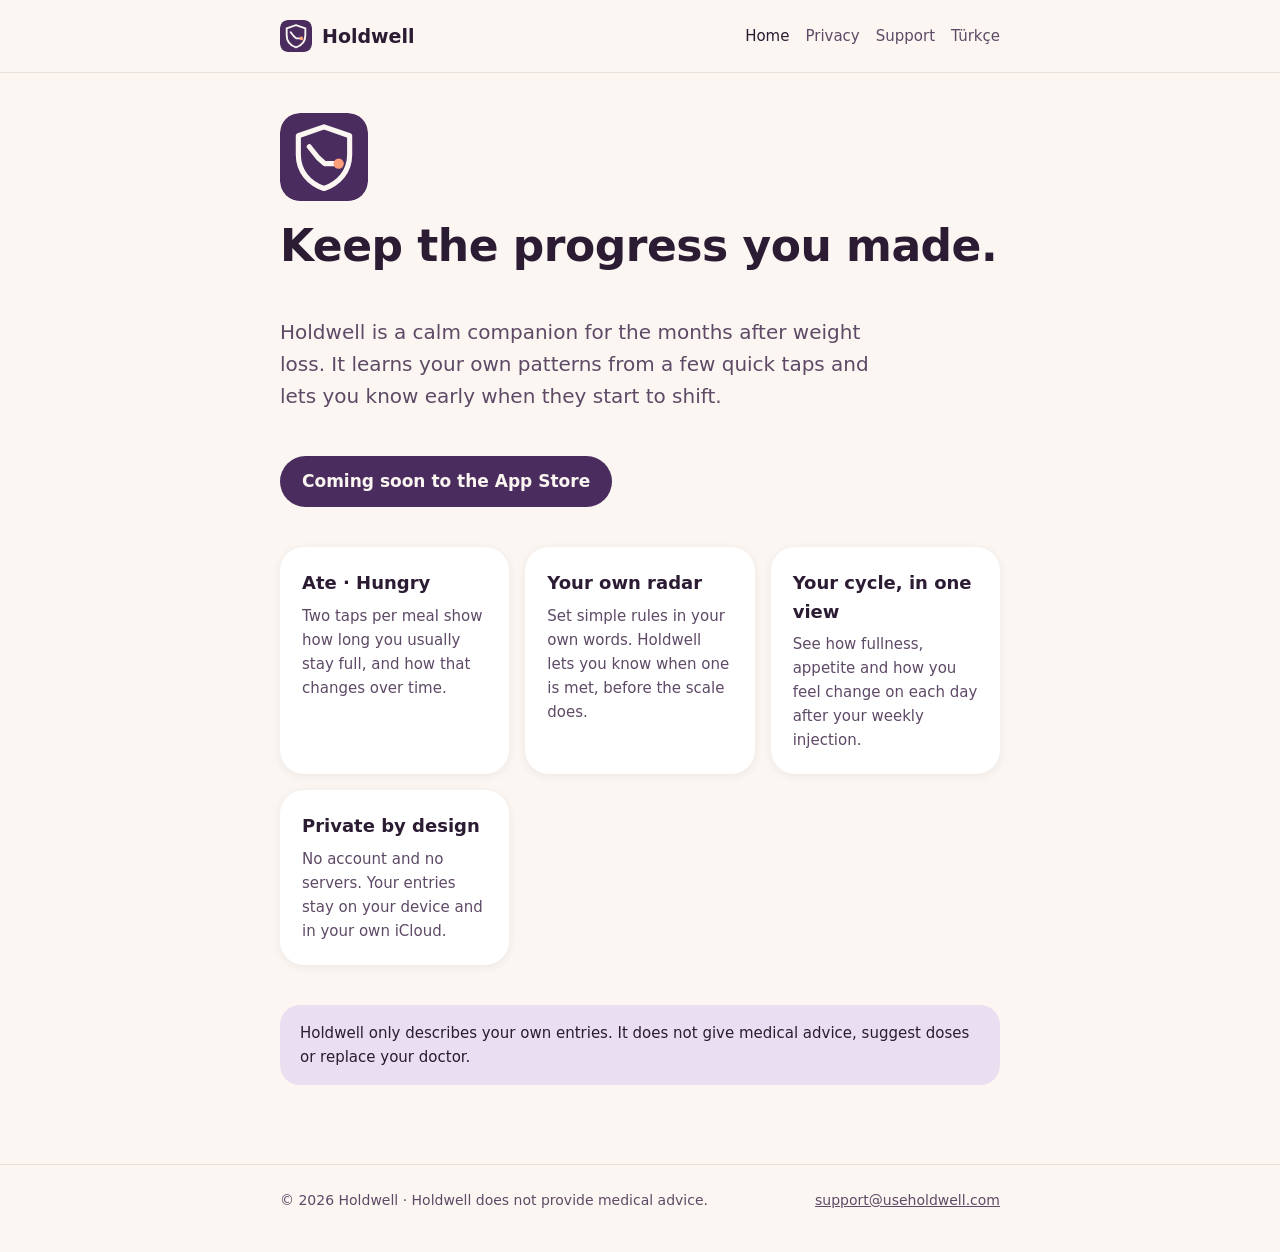
==== index.html @ 9f7e9190 "Add site" ====
<!doctype html>
<html lang="en">
<head>
<meta charset="utf-8">
<meta name="viewport" content="width=device-width, initial-scale=1">
<title>Holdwell – Keep the progress you made</title>
<meta name="description" content="Holdwell helps you notice early when your own patterns start to shift after weight loss. Private, on your device, no account.">
<link rel="icon" href="/assets/mark.svg" type="image/svg+xml">
<link rel="apple-touch-icon" href="/assets/mark.svg">
<link rel="stylesheet" href="/assets/style.css">
<link rel="alternate" hreflang="tr" href="https://useholdwell.com/tr/">
</head>
<body>
<header><div class="wrap">
<a class="logo" href="/"><img src="/assets/mark.svg" alt="">Holdwell</a>
<nav aria-label="Main">
<a href="/" aria-current="page">Home</a>
<a href="/privacy">Privacy</a>
<a href="/support">Support</a>
<a href="/tr/" lang="tr">Türkçe</a>
</nav>
</div></header>
<main><div class="wrap">
<section class="hero">
<img src="/assets/mark.svg" alt="Holdwell app icon">
<h1>Keep the progress you made.</h1>
<p class="lead">Holdwell is a calm companion for the months after weight loss. It learns your own patterns from a few quick taps and lets you know early when they start to shift.</p>
<span class="badge">Coming soon to the App Store</span>
</section>
<div class="cards">
<div class="card"><h3>Ate · Hungry</h3><p>Two taps per meal show how long you usually stay full, and how that changes over time.</p></div>
<div class="card"><h3>Your own radar</h3><p>Set simple rules in your own words. Holdwell lets you know when one is met, before the scale does.</p></div>
<div class="card"><h3>Your cycle, in one view</h3><p>See how fullness, appetite and how you feel change on each day after your weekly injection.</p></div>
<div class="card"><h3>Private by design</h3><p>No account and no servers. Your entries stay on your device and in your own iCloud.</p></div>
</div>
<p class="note">Holdwell only describes your own entries. It does not give medical advice, suggest doses or replace your doctor.</p>
</div></main>
<footer><div class="wrap">
<span>© 2026 Holdwell · Holdwell does not provide medical advice.</span>
<span><a href="mailto:support@useholdwell.com">support@useholdwell.com</a></span>
</div></footer>
</body>
</html>
---- assets/style.css ----
:root{--bg:#FBF6F1;--surface:#FFFFFF;--ink:#2B1B33;--ink2:#5E4A66;--brand:#4A2D5E;--signal:#E0784F;--soft:#E9DFF0;--line:#EADFD6}
@media (prefers-color-scheme:dark){:root{--bg:#140C18;--surface:#22182A;--ink:#F3ECF6;--ink2:#C2B3CA;--brand:#C9A8E0;--signal:#E98A68;--soft:#2E2238;--line:#33263D}}
*{box-sizing:border-box}
html{-webkit-text-size-adjust:100%}
body{margin:0;background:var(--bg);color:var(--ink);font-family:ui-rounded,"SF Pro Rounded",-apple-system,BlinkMacSystemFont,"Segoe UI",system-ui,sans-serif;font-size:17px;line-height:1.6}
a{color:var(--brand)}
.wrap{max-width:760px;margin:0 auto;padding:0 20px}
header{padding:20px 0;border-bottom:1px solid var(--line)}
header .wrap{display:flex;align-items:center;justify-content:space-between;gap:16px}
.logo{display:flex;align-items:center;gap:10px;color:var(--ink);text-decoration:none;font-weight:800;font-size:19px}
.logo img{width:32px;height:32px;border-radius:8px}
nav{display:flex;gap:16px;font-size:15px;flex-wrap:wrap}
nav a{color:var(--ink2);text-decoration:none}
nav a:hover,nav a[aria-current]{color:var(--ink)}
main{padding:40px 0 64px}
h1{font-size:clamp(30px,6vw,44px);line-height:1.15;letter-spacing:-.5px;margin:0 0 16px}
h2{font-size:22px;margin:40px 0 8px}
h3{font-size:18px;margin:28px 0 6px}
p,li{color:var(--ink2)}
.lead{font-size:20px;color:var(--ink2);max-width:600px}
.hero{display:flex;flex-direction:column;align-items:flex-start;gap:8px}
.hero img{width:88px;height:88px;border-radius:20px;margin-bottom:12px}
.badge{display:inline-block;margin-top:16px;padding:12px 22px;border-radius:999px;background:var(--brand);color:var(--bg);font-weight:700;text-decoration:none}
.cards{display:grid;grid-template-columns:repeat(auto-fit,minmax(220px,1fr));gap:16px;margin-top:40px}
.card{background:var(--surface);border-radius:24px;padding:22px;box-shadow:0 2px 10px rgba(74,45,94,.07)}
.card h3{margin:0 0 6px;color:var(--ink)}
.card p{margin:0;font-size:15px}
.note{margin-top:40px;padding:16px 20px;border-radius:20px;background:var(--soft);font-size:15px;color:var(--ink)}
details{background:var(--surface);border-radius:18px;padding:14px 18px;margin:10px 0}
summary{cursor:pointer;font-weight:700;color:var(--ink)}
details p{margin:10px 0 2px}
footer{border-top:1px solid var(--line);padding:24px 0 40px;font-size:14px;color:var(--ink2)}
footer .wrap{display:flex;flex-wrap:wrap;gap:12px 20px;justify-content:space-between}
footer a{color:var(--ink2)}
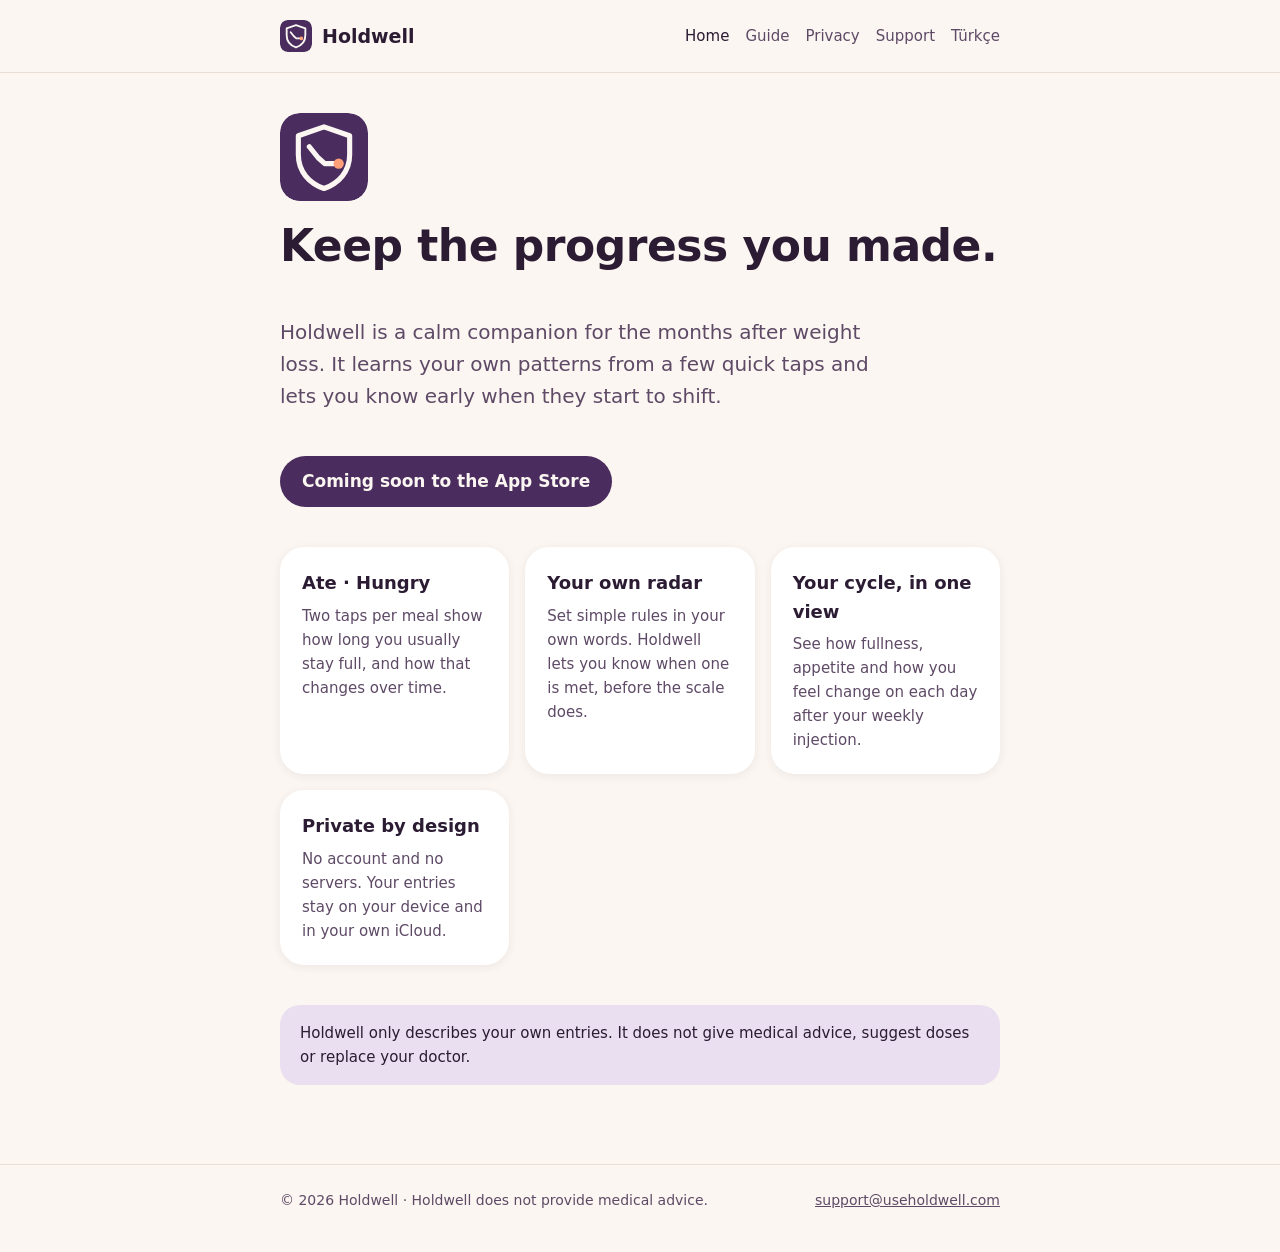
==== commit c29066ac: "Add getting started guide" ====
--- a/index.html
+++ b/index.html
@@ -15,6 +15,7 @@
 <a class="logo" href="/"><img src="/assets/mark.svg" alt="">Holdwell</a>
 <nav aria-label="Main">
 <a href="/" aria-current="page">Home</a>
+<a href="/guide">Guide</a>
 <a href="/privacy">Privacy</a>
 <a href="/support">Support</a>
 <a href="/tr/" lang="tr">Türkçe</a>
